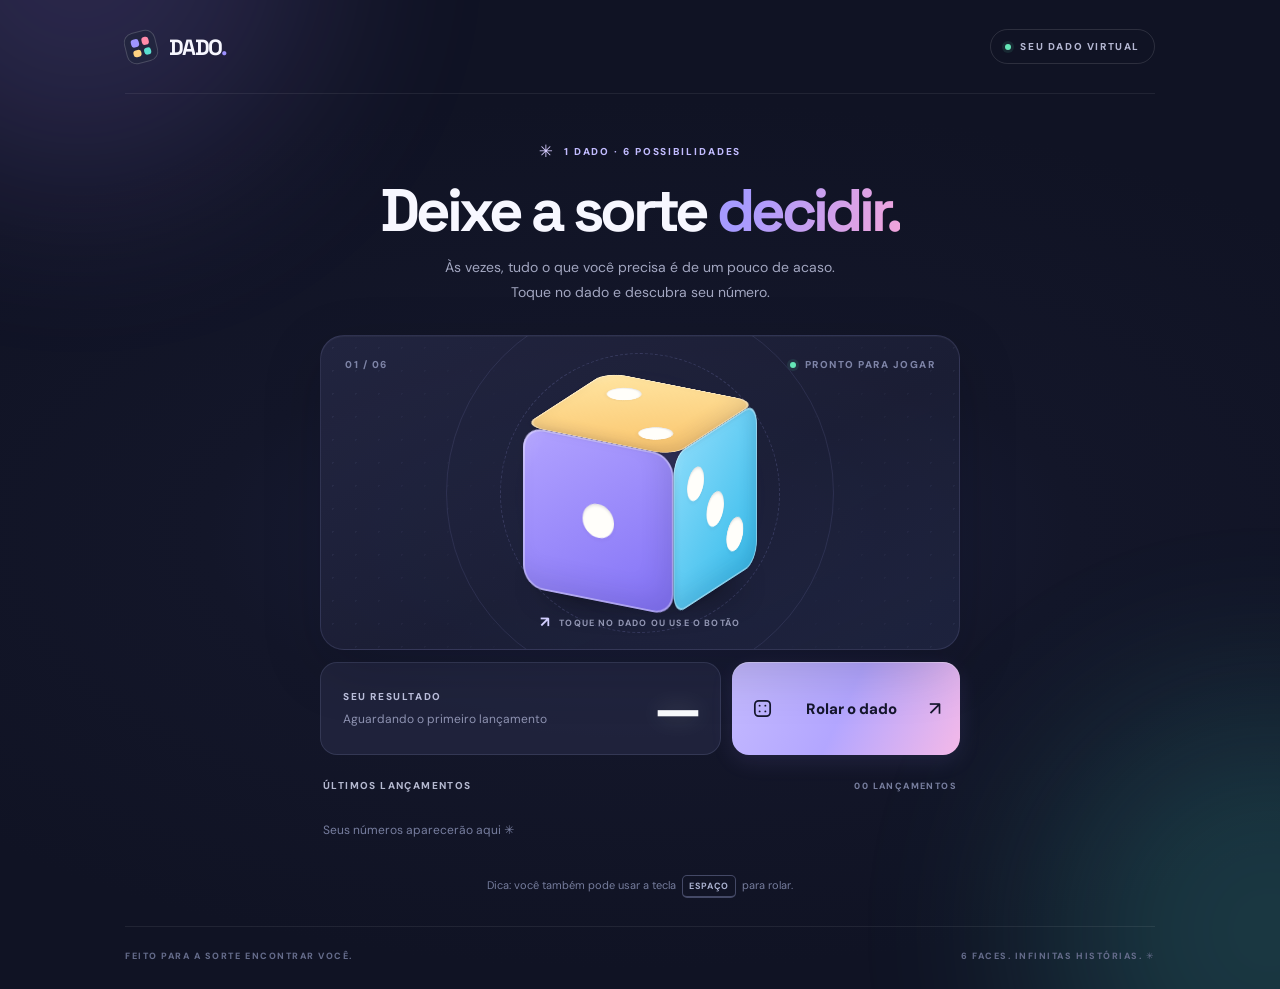
==== index.html @ 8867b673 "feat: cria dado virtual 3D responsivo" ====
<!doctype html>
<html lang="pt-BR">
  <head>
    <meta charset="UTF-8" />
    <meta name="viewport" content="width=device-width, initial-scale=1, viewport-fit=cover" />
    <meta name="theme-color" content="#101324" />
    <meta name="description" content="Role um dado virtual de seis lados com animação 3D, cores vibrantes e resultados aleatórios. Funciona no celular e no computador." />
    <meta property="og:title" content="DADO — Deixe a sorte decidir" />
    <meta property="og:description" content="Um dado virtual 3D para jogar de qualquer lugar." />
    <meta property="og:type" content="website" />
    
    <style>
@import url('https://fonts.googleapis.com/css2?family=DM+Sans:wght@400;500;600;700;800&family=Space+Grotesk:wght@400;500;600;700&display=swap');

:root {
  color-scheme: dark;
  font-family: 'DM Sans', system-ui, -apple-system, BlinkMacSystemFont, 'Segoe UI', sans-serif;
  background: #101324;
  color: #f7f7ff;
  font-synthesis: none;
  text-rendering: optimizeLegibility;
  -webkit-font-smoothing: antialiased;
  --dice-size: 172px;
  --dice-half: 86px;
  --result-color: #f8fafc;
}
* { box-sizing: border-box; }
html { min-height: 100%; }
body { margin: 0; min-width: 320px; min-height: 100vh; min-height: 100svh; overflow-x: hidden; background: radial-gradient(ellipse 72% 44% at 50% 54%, #1c2140 0%, #131629 47%, #101324 100%); }
button { font: inherit; }
a { color: inherit; }
button, .dice-tap { -webkit-tap-highlight-color: transparent; touch-action: manipulation; }
::selection { background: #9b91ff; color: #101324; }
.ambient { position: fixed; z-index: 0; pointer-events: none; width: 460px; height: 460px; filter: blur(100px); opacity: .18; border-radius: 50%; animation: drift 17s ease-in-out infinite alternate; }
.ambient--one { top: -280px; left: -150px; background: #a68aff; }
.ambient--two { right: -220px; bottom: -260px; background: #4be6d1; animation-delay: -7s; }
.page { width: min(100% - 52px, 1030px); min-height: 100vh; min-height: 100svh; margin: 0 auto; position: relative; z-index: 1; display: flex; flex-direction: column; }
.header { display: flex; justify-content: space-between; align-items: center; min-height: 94px; gap: 20px; border-bottom: 1px solid rgba(255,255,255,.075); }
.brand { display: inline-flex; align-items: center; gap: 12px; text-decoration: none; font: 700 22px/1 'Space Grotesk', sans-serif; letter-spacing: -.075em; }
.brand__dot { color: #9d91ff; }
.brand__mark { width: 32px; height: 32px; display: grid; grid-template-columns: repeat(2, 1fr); gap: 3px; padding: 6px; transform: rotate(-14deg); border: 1px solid rgba(255,255,255,.18); border-radius: 10px; background: #22253f; }
.brand__mark i { width: 100%; height: 100%; border-radius: 3px; background: #9e94ff; }
.brand__mark i:nth-child(2) { background: #ff8baa; }.brand__mark i:nth-child(3) { background: #ffd281; }.brand__mark i:nth-child(4) { background: #5adfd0; }
.header__badge { display: inline-flex; align-items: center; gap: 9px; font-size: 10px; letter-spacing: .16em; font-weight: 800; color: #b4b7d2; border: 1px solid rgba(255,255,255,.12); border-radius: 100px; padding: 10px 14px; white-space: nowrap; }
.header__status, .stage__live { width: 6px; height: 6px; border-radius: 50%; background: #65e6b7; box-shadow: 0 0 0 3px rgba(101,230,183,.1); }
main { flex: 1; padding-top: 47px; }
.intro { text-align: center; max-width: 680px; margin: 0 auto 31px; }
.eyebrow { display: inline-flex; align-items: center; gap: 9px; color: #c2bcff; font-size: 10px; letter-spacing: .19em; font-weight: 800; }
.eyebrow__spark { font-size: 17px; line-height: 1; color: #d6ccff; }
h1 { margin: 15px 0 11px; font: 700 clamp(38px, 5.8vw, 60px)/1.12 'Space Grotesk', sans-serif; letter-spacing: -.066em; }
h1 span { background: linear-gradient(105deg, #a69aff 8%, #f3a5db 50%, #ffd09f 93%); background-size: 200% 200%; -webkit-background-clip: text; background-clip: text; color: transparent; animation: gradientMove 7s ease-in-out infinite alternate; }
.intro p { margin: 0 auto; max-width: 430px; color: #a2a6c0; font-size: 14px; line-height: 1.75; }
.play-area { width: min(100%, 640px); margin: 0 auto; }
.stage { height: 315px; background: linear-gradient(153deg, rgba(40,43,73,.7), rgba(30,33,57,.7) 56%, rgba(33,39,68,.72)); border: 1px solid rgba(181,186,255,.13); position: relative; isolation: isolate; overflow: hidden; border-radius: 24px; display: flex; align-items: center; justify-content: center; box-shadow: 0 18px 58px rgba(2,4,17,.18), inset 0 1px rgba(255,255,255,.035); }
.stage::before { content: ''; position: absolute; inset: 0; background-image: radial-gradient(circle,rgba(186,193,255,.22) 1px,transparent 1px); background-size: 23px 23px; mask-image: linear-gradient(90deg, rgba(0,0,0,.3), transparent 35%, transparent 67%,rgba(0,0,0,.26)); pointer-events: none; }
.stage__caption { position: absolute; inset: 22px 24px auto; z-index: 3; display: flex; justify-content: space-between; align-items: center; gap: 14px; color: #7e84a7; font-size: 10px; letter-spacing: .15em; font-weight: 800; }
.stage__caption-right { display: inline-flex; align-items: center; gap: 9px; }
.stage__ring { position: absolute; z-index: -1; top: 50%; left: 50%; border: 1px solid rgba(170,173,255,.11); border-radius: 50%; transform: translate(-50%,-50%); pointer-events: none; }
.stage__ring--outer { width: 388px; height: 388px; }
.stage__ring--inner { width: 280px; height: 280px; border: 1px dashed rgba(170,173,255,.18); animation: spinCircle 34s linear infinite; }
.stage__glow { position: absolute; z-index: -1; left: 50%; top: 51%; transform: translate(-50%,-50%); width: 230px; height: 230px; border-radius: 50%; background: radial-gradient(circle,rgba(144,127,255,.22),transparent 72%); filter: blur(10px); animation: pulseGlow 5s ease-in-out infinite alternate; }
.stage__shadow { position: absolute; z-index: -1; width: 194px; height: 36px; background: rgba(0,0,0,.43); border-radius: 50%; bottom: 47px; filter: blur(15px); animation: shadowBreathe 4.5s ease-in-out infinite; }
.dice-tap { width: 218px; height: 220px; display: grid; place-items: center; cursor: pointer; outline: none; position: relative; margin-top: 2px; }
.dice-tap:focus-visible { outline: 2px solid #a69aff; outline-offset: 4px; border-radius: 20px; }
.dice-wrap { width: var(--dice-size); height: var(--dice-size); animation: diceFloat 4.5s ease-in-out infinite; }
.dice-wrap.is-rolling { animation: diceLift 1.85s ease-in-out both; }
.dice-wrap.is-landing { animation: diceLand .5s cubic-bezier(.18,.75,.23,1.2) both; }
.dice { width: 100%; height: 100%; transform-style: preserve-3d; transform: rotateX(-21deg) rotateY(-29deg); transition: transform 1850ms cubic-bezier(.16,.75,.18,1); will-change: transform; }
.face { width: 100%; height: 100%; position: absolute; inset: 0; border-radius: 23px; box-shadow: inset 0 0 0 2px rgba(255,255,255,.36), inset -12px -14px 28px rgba(25,26,67,.11), 0 2px 10px rgba(5,7,30,.12); backface-visibility: hidden; overflow: hidden; }
.face::before { content: ''; position: absolute; inset: -60%; background: linear-gradient(115deg,transparent 40%,rgba(255,255,255,.19) 50%,transparent 60%); transform: translateX(-40%); animation: faceShine 7s linear infinite; pointer-events: none; }
.face--one { background: linear-gradient(145deg,#b2a3ff,#8271f6); transform: translateZ(var(--dice-half)); }
.face--six { background: linear-gradient(145deg,#ffa4be,#f56691); transform: rotateY(180deg) translateZ(var(--dice-half)); }
.face--three { background: linear-gradient(145deg,#88dafa,#37bceb); transform: rotateY(90deg) translateZ(var(--dice-half)); }
.face--four { background: linear-gradient(145deg,#8af1d1,#39cfaa); transform: rotateY(-90deg) translateZ(var(--dice-half)); }
.face--two { background: linear-gradient(145deg,#ffe5a2,#fac46b); transform: rotateX(90deg) translateZ(var(--dice-half)); }
.face--five { background: linear-gradient(145deg,#ffbd91,#f59062); transform: rotateX(-90deg) translateZ(var(--dice-half)); }
.pip { position: absolute; width: 20.5%; height: 20.5%; border-radius: 50%; background: #fffefa; box-shadow: inset 0 2px 3px rgba(4,13,39,.11), 0 2px 4px rgba(52,45,87,.05); }
.p-tl { left: 16%; top: 16%; }.p-tr { right: 16%; top: 16%; }.p-ml { left: 16%; top: 39.75%; }.p-mr { right: 16%; top: 39.75%; }.p-bl { left: 16%; bottom: 16%; }.p-br { right: 16%; bottom: 16%; }.p-c { left: 39.75%; top: 39.75%; }
.stage__hint { z-index: 3; position: absolute; bottom: 17px; margin: 0; color: #9296b3; font-weight: 700; font-size: 9px; letter-spacing: .13em; }
.stage__hint span { display: inline-block; font-size: 15px; color: #d3cfff; margin-right: 5px; vertical-align: -1px; }
.control-panel { display: flex; align-items: stretch; gap: 11px; padding-top: 12px; }
.result { border: 1px solid rgba(192,196,252,.13); border-radius: 17px; background: rgba(43,46,76,.55); padding: 20px 22px; display: flex; justify-content: space-between; align-items: center; min-width: 0; flex: 1; gap: 12px; }
.result__copy { display: flex; flex-direction: column; gap: 8px; min-width: 0; }
.result__label { font-size: 10px; letter-spacing: .16em; font-weight: 800; color: #bfc3e0; }
.result__subtitle { font-size: 12px; color: #8f93b2; white-space: normal; line-height: 1.35; }
.result__number { font: 700 54px/.95 'Space Grotesk', sans-serif; min-width: 38px; text-align: right; color: var(--result-color); letter-spacing: -.08em; text-shadow: 0 0 25px color-mix(in srgb,var(--result-color) 22%, transparent); }
.result__number.is-new { animation: resultAppear .4s ease-out both; }
.roll-button { min-width: 228px; border: 0; border-radius: 17px; cursor: pointer; color: #15162d; font-weight: 800; font-size: 15px; background: linear-gradient(115deg,#c4baff 0%,#b3a6ff 49%,#f4b9e8 100%); padding: 0 19px; display: flex; align-items: center; justify-content: space-between; gap: 12px; box-shadow: 0 6px 22px rgba(155,142,250,.12), inset 0 1px rgba(255,255,255,.35); transition: transform .2s ease, box-shadow .2s ease, filter .2s ease; }
.roll-button:hover:not(:disabled) { transform: translateY(-2px); box-shadow: 0 11px 28px rgba(155,142,250,.23); filter: brightness(1.06); }
.roll-button:active:not(:disabled) { transform: translateY(1px) scale(.985); }
.roll-button:focus-visible { outline: 2px solid #fff; outline-offset: 4px; }
.roll-button:disabled { cursor: progress; opacity: .74; }
.roll-button__icon { width: 23px; height: 23px; flex-shrink: 0; }
.roll-button__arrow { font-size: 19px; font-weight: 500; }
.history { padding: 24px 3px 0; }
.history__title { display: flex; align-items: center; justify-content: space-between; gap: 10px; color: #b5b9d0; font-size: 10px; font-weight: 800; letter-spacing: .14em; }
.history__count { color: #777e9e; font-size: 9px; white-space: nowrap; }
.history__items { display: flex; align-items: center; flex-wrap: wrap; gap: 9px; min-height: 63px; padding: 12px 0 0; }
.history__empty { font-size: 12px; color: #777e9f; }
.history__chip { display: inline-flex; width: 38px; height: 38px; align-items: center; justify-content: center; border: 1px solid color-mix(in srgb,var(--chip-color) 38%, transparent); border-radius: 12px; color: var(--chip-color); background: color-mix(in srgb,var(--chip-color) 10%, transparent); font: 700 18px 'Space Grotesk',sans-serif; animation: chipEnter .32s ease both; }
.keyboard-hint { margin: 23px auto 34px; text-align: center; color: #767d9d; font-size: 11px; }
kbd { margin: 0 3px; padding: 4px 6px; color: #abb2d0; border: 1px solid #444966; border-bottom-width: 2px; border-radius: 5px; font: 700 9px 'DM Sans',sans-serif; letter-spacing: .08em; }
.footer { display: flex; justify-content: space-between; gap: 20px; padding: 23px 0 27px; border-top: 1px solid rgba(255,255,255,.075); color: #656c8b; font-size: 9px; letter-spacing: .17em; font-weight: 800; }
.sr-only { position: absolute; width: 1px; height: 1px; padding: 0; margin: -1px; overflow: hidden; clip: rect(0,0,0,0); white-space: nowrap; border: 0; }
.spark { position: absolute; pointer-events: none; z-index: 5; left: 50%; top: 52%; width: 8px; height: 8px; border-radius: 3px; background: var(--spark-color); animation: sparkOut .8s ease-out both; }
@keyframes drift { to { transform: translate(70px,65px); } }
@keyframes gradientMove { to { background-position: 100% 100%; } }
@keyframes spinCircle { to { transform: translate(-50%,-50%) rotate(360deg); } }
@keyframes pulseGlow { to { opacity: .5; transform: translate(-50%,-50%) scale(1.25); } }
@keyframes shadowBreathe { 50% { transform: scale(.82); opacity: .7; } }
@keyframes diceFloat { 50% { transform: translateY(-9px); } }
@keyframes diceLift { 0%,100% { transform: translateY(0); } 28% { transform: translateY(-29px) scale(1.05); } 65% { transform: translateY(-15px); } }
@keyframes diceLand { 0% { transform: translateY(-12px) scale(1.035); } 60% { transform: translateY(5px) scale(.97); } 100% { transform: translateY(0) scale(1); } }
@keyframes resultAppear { 0% { opacity: 0; transform: translateY(11px) scale(.7); } 100% { opacity: 1; transform: translateY(0) scale(1); } }
@keyframes chipEnter { from { opacity: 0; transform: translateY(6px) scale(.82); } to { opacity: 1; transform: translateY(0) scale(1); } }
@keyframes faceShine { 0%,25% { transform: translateX(-45%); } 65%,100% { transform: translateX(45%); } }
@keyframes sparkOut { from { opacity: 1; transform: translate(-50%,-50%) rotate(0) scale(.9); } to { opacity: 0; transform: translate(calc(-50% + var(--spark-x)),calc(-50% + var(--spark-y))) rotate(220deg) scale(.25); } }
@media (min-width: 1100px) and (min-height: 950px) { main { padding-top: 74px; } .stage { height: 355px; } .stage__shadow { bottom: 62px; } }
@media (max-width: 620px) {
  :root { --dice-size: 152px; --dice-half: 76px; }
  .page { width: min(100% - 34px, 500px); }
  .header { min-height: 77px; }
  .brand { font-size: 21px; }
  .header__badge { padding: 8px 10px; font-size: 8px; letter-spacing: .08em; }
  main { padding-top: 36px; }
  .intro { margin-bottom: 24px; }
  h1 { font-size: clamp(37px, 9.3vw, 47px); margin-top: 14px; }
  .intro p { max-width: 320px; font-size: 12px; }
  .stage { height: 290px; border-radius: 22px; }
  .stage__caption { inset: 20px 18px auto; font-size: 9px; }
  .stage__ring--outer { width: 340px; height: 340px; }
  .stage__ring--inner { width: 242px; height: 242px; }
  .stage__shadow { bottom: 49px; width: 167px; }
  .stage__hint { font-size: 8px; }
  .control-panel { flex-direction: column; gap: 9px; padding-top: 9px; }
  .result { padding: 14px 19px; min-height: 83px; }
  .result__number { font-size: 50px; }
  .roll-button { min-height: 60px; width: 100%; justify-content: center; font-size: 15px; }
  .roll-button__arrow { margin-left: auto; }.roll-button__icon { margin-left: auto; }
  .history { padding-top: 22px; }
  .keyboard-hint { display: none; }
  .footer { margin-top: 25px; padding: 20px 0; font-size: 8px; letter-spacing: .1em; }
}
@media (max-width: 370px) {
  .page { width: calc(100% - 24px); }
  .header__badge { font-size: 7px; }
  .stage__caption-right { font-size: 8px; }
  .footer span:last-child { display: none; }
  .history__title { font-size: 9px; }
}
@media (max-height: 720px) and (min-width: 621px) { main { padding-top: 26px; } .intro { margin-bottom: 17px; } .stage { height: 280px; } .history { padding-top: 15px; } .keyboard-hint { margin: 11px auto 20px; } }
@media (prefers-reduced-motion: reduce) {
  *, *::before, *::after { animation-duration: .01ms !important; animation-iteration-count: 1 !important; scroll-behavior: auto !important; transition-duration: .01ms !important; }
}

</style>
    <title>DADO — Deixe a sorte decidir</title>
  </head>
  <body>
    <div class="ambient ambient--one" aria-hidden="true"></div>
    <div class="ambient ambient--two" aria-hidden="true"></div>
    <div class="page">
      <header class="header">
        <a class="brand" href="./" aria-label="Dado — início">
          <span class="brand__mark" aria-hidden="true"><i></i><i></i><i></i><i></i></span>
          <span>DADO<span class="brand__dot">.</span></span>
        </a>
        <span class="header__badge"><span class="header__status"></span> SEU DADO VIRTUAL</span>
      </header>

      <main>
        <div class="intro">
          <span class="eyebrow"><span class="eyebrow__spark">✳</span> 1 DADO · 6 POSSIBILIDADES</span>
          <h1>Deixe a sorte <span>decidir.</span></h1>
          <p>Às vezes, tudo o que você precisa é de um pouco de acaso. Toque no dado e descubra seu número.</p>
        </div>

        <section class="play-area" aria-label="Dado virtual de seis faces">
          <div class="stage" id="stage">
            <div class="stage__caption"><span>01 / 06</span><span class="stage__caption-right"><span class="stage__live"></span> PRONTO PARA JOGAR</span></div>
            <div class="stage__ring stage__ring--outer" aria-hidden="true"></div>
            <div class="stage__ring stage__ring--inner" aria-hidden="true"></div>
            <div class="stage__glow" aria-hidden="true"></div>
            <div class="stage__shadow" aria-hidden="true"></div>

            <div class="dice-tap" id="diceTap" role="button" tabindex="0" aria-label="Rolar dado de seis lados" title="Toque para rolar o dado">
              <div class="dice-wrap" id="diceWrap">
                <div class="dice" id="dice" aria-hidden="true">
                  <div class="face face--one"><span class="pip p-c"></span></div>
                  <div class="face face--six"><span class="pip p-tl"></span><span class="pip p-tr"></span><span class="pip p-ml"></span><span class="pip p-mr"></span><span class="pip p-bl"></span><span class="pip p-br"></span></div>
                  <div class="face face--three"><span class="pip p-tl"></span><span class="pip p-c"></span><span class="pip p-br"></span></div>
                  <div class="face face--four"><span class="pip p-tl"></span><span class="pip p-tr"></span><span class="pip p-bl"></span><span class="pip p-br"></span></div>
                  <div class="face face--two"><span class="pip p-tl"></span><span class="pip p-br"></span></div>
                  <div class="face face--five"><span class="pip p-tl"></span><span class="pip p-tr"></span><span class="pip p-c"></span><span class="pip p-bl"></span><span class="pip p-br"></span></div>
                </div>
              </div>
            </div>
            <p class="stage__hint"><span aria-hidden="true">↗</span> TOQUE NO DADO OU USE O BOTÃO</p>
          </div>

          <div class="control-panel">
            <div class="result" aria-label="Resultado do lançamento">
              <div class="result__copy"><span class="result__label">SEU RESULTADO</span><span class="result__subtitle" id="resultSubtitle">Aguardando o primeiro lançamento</span></div>
              <span class="result__number" id="resultNumber" aria-hidden="true">—</span>
            </div>
            <button class="roll-button" id="rollButton" type="button">
              <svg class="roll-button__icon" viewBox="0 0 24 24" aria-hidden="true" fill="none" stroke="currentColor" stroke-linecap="round" stroke-linejoin="round" stroke-width="1.8"><rect x="4" y="4" width="16" height="16" rx="4"/><circle cx="9" cy="9" r="1" fill="currentColor" stroke="none"/><circle cx="15" cy="15" r="1" fill="currentColor" stroke="none"/><circle cx="15" cy="9" r="1" fill="currentColor" stroke="none"/><circle cx="9" cy="15" r="1" fill="currentColor" stroke="none"/></svg>
              <span id="rollButtonLabel">Rolar o dado</span>
              <span class="roll-button__arrow" aria-hidden="true">↗</span>
            </button>
          </div>

          <div class="history">
            <div class="history__title"><span>ÚLTIMOS LANÇAMENTOS</span><span class="history__count" id="rollCounter">00 LANÇAMENTOS</span></div>
            <div class="history__items" id="historyItems" aria-label="Histórico dos cinco últimos lançamentos"><span class="history__empty">Seus números aparecerão aqui ✳</span></div>
          </div>
        </section>
        <p class="keyboard-hint">Dica: você também pode usar a tecla <kbd>ESPAÇO</kbd> para rolar.</p>
      </main>
      <footer class="footer"><span>FEITO PARA A SORTE ENCONTRAR VOCÊ.</span><span>6 FACES. INFINITAS HISTÓRIAS. ✳</span></footer>
    </div>
    <div class="sr-only" id="screenReaderResult" role="status" aria-live="polite" aria-atomic="true"></div>
    <script>
(() => {
  'use strict';

  const rollButton = document.getElementById('rollButton');
  const buttonLabel = document.getElementById('rollButtonLabel');
  const dice = document.getElementById('dice');
  const diceTap = document.getElementById('diceTap');
  const diceWrap = document.getElementById('diceWrap');
  const resultNumber = document.getElementById('resultNumber');
  const resultSubtitle = document.getElementById('resultSubtitle');
  const historyItems = document.getElementById('historyItems');
  const rollCounter = document.getElementById('rollCounter');
  const srResult = document.getElementById('screenReaderResult');
  const stage = document.getElementById('stage');
  const reducedMotion = window.matchMedia('(prefers-reduced-motion: reduce)');

  const faceColors = {
    1: '#b2a3ff',
    2: '#ffd47f',
    3: '#6bd5f4',
    4: '#64dfbd',
    5: '#ffae7c',
    6: '#ff91b0'
  };
  // Opostos: 1–6, 2–5, 3–4. A orientação corresponde às faces no CSS.
  const faceAngles = {
    1: [0, 0],
    2: [-90, 0],
    3: [0, -90],
    4: [0, 90],
    5: [90, 0],
    6: [0, 180]
  };

  let isRolling = false;
  let count = 0;
  let rolls = [];
  let totalX = 0;
  let totalY = 0;

  function randomSide() {
    // Rejeição do excedente evita viés no módulo de um inteiro aleatório de 32 bits.
    if (window.crypto && window.crypto.getRandomValues) {
      const buffer = new Uint32Array(1);
      const limit = Math.floor(0x100000000 / 6) * 6;
      let value;
      do {
        window.crypto.getRandomValues(buffer);
        value = buffer[0];
      } while (value >= limit);
      return (value % 6) + 1;
    }
    return Math.floor(Math.random() * 6) + 1;
  }

  function renderHistory() {
    historyItems.replaceChildren();
    for (const value of rolls) {
      const chip = document.createElement('span');
      chip.className = 'history__chip';
      chip.textContent = String(value);
      chip.style.setProperty('--chip-color', faceColors[value]);
      chip.setAttribute('aria-label', `Número ${value}`);
      historyItems.appendChild(chip);
    }
    rollCounter.textContent = `${String(count).padStart(2, '0')} ${count === 1 ? 'LANÇAMENTO' : 'LANÇAMENTOS'}`;
  }

  function createSparks(value) {
    if (reducedMotion.matches) return;
    const sparks = [];
    for (let i = 0; i < 12; i++) {
      const spark = document.createElement('i');
      const angle = (i / 12) * Math.PI * 2;
      const distance = 96 + (i % 3) * 24;
      spark.className = 'spark';
      spark.style.setProperty('--spark-x', `${Math.cos(angle) * distance}px`);
      spark.style.setProperty('--spark-y', `${Math.sin(angle) * distance}px`);
      spark.style.setProperty('--spark-color', faceColors[((value + i - 1) % 6) + 1]);
      stage.appendChild(spark);
      sparks.push(spark);
    }
    window.setTimeout(() => sparks.forEach(spark => spark.remove()), 850);
  }

  function finishRoll(value) {
    isRolling = false;
    rollButton.disabled = false;
    buttonLabel.textContent = 'Rolar novamente';
    diceTap.setAttribute('aria-disabled', 'false');
    diceWrap.classList.remove('is-rolling');
    diceWrap.classList.add('is-landing');
    window.setTimeout(() => diceWrap.classList.remove('is-landing'), 530);

    resultNumber.textContent = String(value);
    resultNumber.classList.remove('is-new');
    void resultNumber.offsetWidth;
    resultNumber.classList.add('is-new');
    document.documentElement.style.setProperty('--result-color', faceColors[value]);
    resultSubtitle.textContent = 'A sorte escolheu seu número!';
    srResult.textContent = `Resultado: ${value}. Lançamento número ${count}.`;
    rolls.unshift(value);
    rolls = rolls.slice(0, 5);
    renderHistory();
    createSparks(value);
    if (navigator.vibrate) navigator.vibrate(35);
  }

  function rollDice() {
    if (isRolling) return;
    isRolling = true;
    count += 1;
    const value = randomSide();
    const duration = reducedMotion.matches ? 30 : 1850;
    rollButton.disabled = true;
    buttonLabel.textContent = 'Girando...';
    diceTap.setAttribute('aria-disabled', 'true');
    resultSubtitle.textContent = 'O dado está rolando...';
    diceWrap.classList.remove('is-landing');
    diceWrap.classList.add('is-rolling');

    const [faceX, faceY] = faceAngles[value];
    // Voltas completas acumuladas preservam o movimento contínuo entre lançamentos.
    totalX += (3 + Math.floor(Math.random() * 2)) * 360;
    totalY += (3 + Math.floor(Math.random() * 2)) * 360;
    const x = totalX + faceX - 14;
    const y = totalY + faceY - 18;
    dice.style.transform = `rotateX(${x}deg) rotateY(${y}deg)`;
    window.setTimeout(() => finishRoll(value), duration);
  }

  rollButton.addEventListener('click', rollDice);
  diceTap.addEventListener('click', rollDice);
  diceTap.addEventListener('keydown', event => {
    if (event.key === 'Enter' || event.key === ' ') {
      event.preventDefault();
      rollDice();
    }
  });
  document.addEventListener('keydown', event => {
    if (event.code === 'Space' && !event.repeat && (event.target === document.body || event.target === document.documentElement)) {
      event.preventDefault();
      rollDice();
    }
  });
})();

</script>
  </body>
</html>
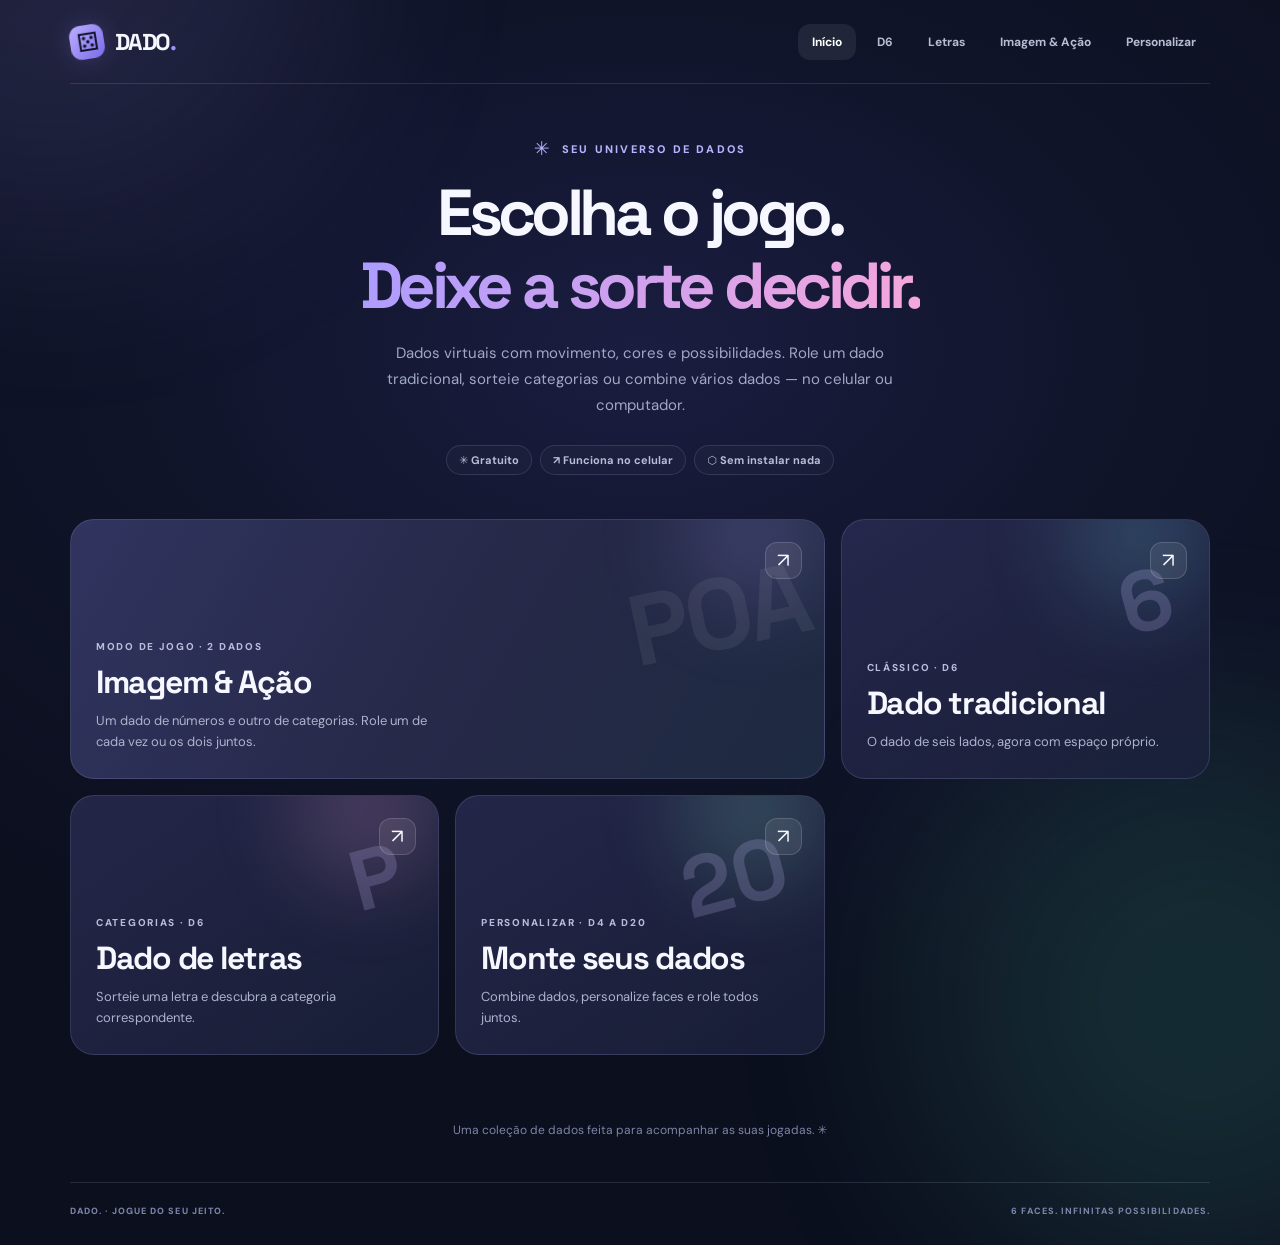
==== commit 60fcf9a4: "feat: V2 com catálogo, Imagem & Ação, dados configuráveis e testes" ====
--- a/index.html
+++ b/index.html
@@ -1,373 +1,7 @@
 <!doctype html>
-<html lang="pt-BR">
-  <head>
-    <meta charset="UTF-8" />
-    <meta name="viewport" content="width=device-width, initial-scale=1, viewport-fit=cover" />
-    <meta name="theme-color" content="#101324" />
-    <meta name="description" content="Role um dado virtual de seis lados com animação 3D, cores vibrantes e resultados aleatórios. Funciona no celular e no computador." />
-    <meta property="og:title" content="DADO — Deixe a sorte decidir" />
-    <meta property="og:description" content="Um dado virtual 3D para jogar de qualquer lugar." />
-    <meta property="og:type" content="website" />
-    
-    <style>
-@import url('https://fonts.googleapis.com/css2?family=DM+Sans:wght@400;500;600;700;800&family=Space+Grotesk:wght@400;500;600;700&display=swap');
-
-:root {
-  color-scheme: dark;
-  font-family: 'DM Sans', system-ui, -apple-system, BlinkMacSystemFont, 'Segoe UI', sans-serif;
-  background: #101324;
-  color: #f7f7ff;
-  font-synthesis: none;
-  text-rendering: optimizeLegibility;
-  -webkit-font-smoothing: antialiased;
-  --dice-size: 172px;
-  --dice-half: 86px;
-  --result-color: #f8fafc;
-}
-* { box-sizing: border-box; }
-html { min-height: 100%; }
-body { margin: 0; min-width: 320px; min-height: 100vh; min-height: 100svh; overflow-x: hidden; background: radial-gradient(ellipse 72% 44% at 50% 54%, #1c2140 0%, #131629 47%, #101324 100%); }
-button { font: inherit; }
-a { color: inherit; }
-button, .dice-tap { -webkit-tap-highlight-color: transparent; touch-action: manipulation; }
-::selection { background: #9b91ff; color: #101324; }
-.ambient { position: fixed; z-index: 0; pointer-events: none; width: 460px; height: 460px; filter: blur(100px); opacity: .18; border-radius: 50%; animation: drift 17s ease-in-out infinite alternate; }
-.ambient--one { top: -280px; left: -150px; background: #a68aff; }
-.ambient--two { right: -220px; bottom: -260px; background: #4be6d1; animation-delay: -7s; }
-.page { width: min(100% - 52px, 1030px); min-height: 100vh; min-height: 100svh; margin: 0 auto; position: relative; z-index: 1; display: flex; flex-direction: column; }
-.header { display: flex; justify-content: space-between; align-items: center; min-height: 94px; gap: 20px; border-bottom: 1px solid rgba(255,255,255,.075); }
-.brand { display: inline-flex; align-items: center; gap: 12px; text-decoration: none; font: 700 22px/1 'Space Grotesk', sans-serif; letter-spacing: -.075em; }
-.brand__dot { color: #9d91ff; }
-.brand__mark { width: 32px; height: 32px; display: grid; grid-template-columns: repeat(2, 1fr); gap: 3px; padding: 6px; transform: rotate(-14deg); border: 1px solid rgba(255,255,255,.18); border-radius: 10px; background: #22253f; }
-.brand__mark i { width: 100%; height: 100%; border-radius: 3px; background: #9e94ff; }
-.brand__mark i:nth-child(2) { background: #ff8baa; }.brand__mark i:nth-child(3) { background: #ffd281; }.brand__mark i:nth-child(4) { background: #5adfd0; }
-.header__badge { display: inline-flex; align-items: center; gap: 9px; font-size: 10px; letter-spacing: .16em; font-weight: 800; color: #b4b7d2; border: 1px solid rgba(255,255,255,.12); border-radius: 100px; padding: 10px 14px; white-space: nowrap; }
-.header__status, .stage__live { width: 6px; height: 6px; border-radius: 50%; background: #65e6b7; box-shadow: 0 0 0 3px rgba(101,230,183,.1); }
-main { flex: 1; padding-top: 47px; }
-.intro { text-align: center; max-width: 680px; margin: 0 auto 31px; }
-.eyebrow { display: inline-flex; align-items: center; gap: 9px; color: #c2bcff; font-size: 10px; letter-spacing: .19em; font-weight: 800; }
-.eyebrow__spark { font-size: 17px; line-height: 1; color: #d6ccff; }
-h1 { margin: 15px 0 11px; font: 700 clamp(38px, 5.8vw, 60px)/1.12 'Space Grotesk', sans-serif; letter-spacing: -.066em; }
-h1 span { background: linear-gradient(105deg, #a69aff 8%, #f3a5db 50%, #ffd09f 93%); background-size: 200% 200%; -webkit-background-clip: text; background-clip: text; color: transparent; animation: gradientMove 7s ease-in-out infinite alternate; }
-.intro p { margin: 0 auto; max-width: 430px; color: #a2a6c0; font-size: 14px; line-height: 1.75; }
-.play-area { width: min(100%, 640px); margin: 0 auto; }
-.stage { height: 315px; background: linear-gradient(153deg, rgba(40,43,73,.7), rgba(30,33,57,.7) 56%, rgba(33,39,68,.72)); border: 1px solid rgba(181,186,255,.13); position: relative; isolation: isolate; overflow: hidden; border-radius: 24px; display: flex; align-items: center; justify-content: center; box-shadow: 0 18px 58px rgba(2,4,17,.18), inset 0 1px rgba(255,255,255,.035); }
-.stage::before { content: ''; position: absolute; inset: 0; background-image: radial-gradient(circle,rgba(186,193,255,.22) 1px,transparent 1px); background-size: 23px 23px; mask-image: linear-gradient(90deg, rgba(0,0,0,.3), transparent 35%, transparent 67%,rgba(0,0,0,.26)); pointer-events: none; }
-.stage__caption { position: absolute; inset: 22px 24px auto; z-index: 3; display: flex; justify-content: space-between; align-items: center; gap: 14px; color: #7e84a7; font-size: 10px; letter-spacing: .15em; font-weight: 800; }
-.stage__caption-right { display: inline-flex; align-items: center; gap: 9px; }
-.stage__ring { position: absolute; z-index: -1; top: 50%; left: 50%; border: 1px solid rgba(170,173,255,.11); border-radius: 50%; transform: translate(-50%,-50%); pointer-events: none; }
-.stage__ring--outer { width: 388px; height: 388px; }
-.stage__ring--inner { width: 280px; height: 280px; border: 1px dashed rgba(170,173,255,.18); animation: spinCircle 34s linear infinite; }
-.stage__glow { position: absolute; z-index: -1; left: 50%; top: 51%; transform: translate(-50%,-50%); width: 230px; height: 230px; border-radius: 50%; background: radial-gradient(circle,rgba(144,127,255,.22),transparent 72%); filter: blur(10px); animation: pulseGlow 5s ease-in-out infinite alternate; }
-.stage__shadow { position: absolute; z-index: -1; width: 194px; height: 36px; background: rgba(0,0,0,.43); border-radius: 50%; bottom: 47px; filter: blur(15px); animation: shadowBreathe 4.5s ease-in-out infinite; }
-.dice-tap { width: 218px; height: 220px; display: grid; place-items: center; cursor: pointer; outline: none; position: relative; margin-top: 2px; }
-.dice-tap:focus-visible { outline: 2px solid #a69aff; outline-offset: 4px; border-radius: 20px; }
-.dice-wrap { width: var(--dice-size); height: var(--dice-size); animation: diceFloat 4.5s ease-in-out infinite; }
-.dice-wrap.is-rolling { animation: diceLift 1.85s ease-in-out both; }
-.dice-wrap.is-landing { animation: diceLand .5s cubic-bezier(.18,.75,.23,1.2) both; }
-.dice { width: 100%; height: 100%; transform-style: preserve-3d; transform: rotateX(-21deg) rotateY(-29deg); transition: transform 1850ms cubic-bezier(.16,.75,.18,1); will-change: transform; }
-.face { width: 100%; height: 100%; position: absolute; inset: 0; border-radius: 23px; box-shadow: inset 0 0 0 2px rgba(255,255,255,.36), inset -12px -14px 28px rgba(25,26,67,.11), 0 2px 10px rgba(5,7,30,.12); backface-visibility: hidden; overflow: hidden; }
-.face::before { content: ''; position: absolute; inset: -60%; background: linear-gradient(115deg,transparent 40%,rgba(255,255,255,.19) 50%,transparent 60%); transform: translateX(-40%); animation: faceShine 7s linear infinite; pointer-events: none; }
-.face--one { background: linear-gradient(145deg,#b2a3ff,#8271f6); transform: translateZ(var(--dice-half)); }
-.face--six { background: linear-gradient(145deg,#ffa4be,#f56691); transform: rotateY(180deg) translateZ(var(--dice-half)); }
-.face--three { background: linear-gradient(145deg,#88dafa,#37bceb); transform: rotateY(90deg) translateZ(var(--dice-half)); }
-.face--four { background: linear-gradient(145deg,#8af1d1,#39cfaa); transform: rotateY(-90deg) translateZ(var(--dice-half)); }
-.face--two { background: linear-gradient(145deg,#ffe5a2,#fac46b); transform: rotateX(90deg) translateZ(var(--dice-half)); }
-.face--five { background: linear-gradient(145deg,#ffbd91,#f59062); transform: rotateX(-90deg) translateZ(var(--dice-half)); }
-.pip { position: absolute; width: 20.5%; height: 20.5%; border-radius: 50%; background: #fffefa; box-shadow: inset 0 2px 3px rgba(4,13,39,.11), 0 2px 4px rgba(52,45,87,.05); }
-.p-tl { left: 16%; top: 16%; }.p-tr { right: 16%; top: 16%; }.p-ml { left: 16%; top: 39.75%; }.p-mr { right: 16%; top: 39.75%; }.p-bl { left: 16%; bottom: 16%; }.p-br { right: 16%; bottom: 16%; }.p-c { left: 39.75%; top: 39.75%; }
-.stage__hint { z-index: 3; position: absolute; bottom: 17px; margin: 0; color: #9296b3; font-weight: 700; font-size: 9px; letter-spacing: .13em; }
-.stage__hint span { display: inline-block; font-size: 15px; color: #d3cfff; margin-right: 5px; vertical-align: -1px; }
-.control-panel { display: flex; align-items: stretch; gap: 11px; padding-top: 12px; }
-.result { border: 1px solid rgba(192,196,252,.13); border-radius: 17px; background: rgba(43,46,76,.55); padding: 20px 22px; display: flex; justify-content: space-between; align-items: center; min-width: 0; flex: 1; gap: 12px; }
-.result__copy { display: flex; flex-direction: column; gap: 8px; min-width: 0; }
-.result__label { font-size: 10px; letter-spacing: .16em; font-weight: 800; color: #bfc3e0; }
-.result__subtitle { font-size: 12px; color: #8f93b2; white-space: normal; line-height: 1.35; }
-.result__number { font: 700 54px/.95 'Space Grotesk', sans-serif; min-width: 38px; text-align: right; color: var(--result-color); letter-spacing: -.08em; text-shadow: 0 0 25px color-mix(in srgb,var(--result-color) 22%, transparent); }
-.result__number.is-new { animation: resultAppear .4s ease-out both; }
-.roll-button { min-width: 228px; border: 0; border-radius: 17px; cursor: pointer; color: #15162d; font-weight: 800; font-size: 15px; background: linear-gradient(115deg,#c4baff 0%,#b3a6ff 49%,#f4b9e8 100%); padding: 0 19px; display: flex; align-items: center; justify-content: space-between; gap: 12px; box-shadow: 0 6px 22px rgba(155,142,250,.12), inset 0 1px rgba(255,255,255,.35); transition: transform .2s ease, box-shadow .2s ease, filter .2s ease; }
-.roll-button:hover:not(:disabled) { transform: translateY(-2px); box-shadow: 0 11px 28px rgba(155,142,250,.23); filter: brightness(1.06); }
-.roll-button:active:not(:disabled) { transform: translateY(1px) scale(.985); }
-.roll-button:focus-visible { outline: 2px solid #fff; outline-offset: 4px; }
-.roll-button:disabled { cursor: progress; opacity: .74; }
-.roll-button__icon { width: 23px; height: 23px; flex-shrink: 0; }
-.roll-button__arrow { font-size: 19px; font-weight: 500; }
-.history { padding: 24px 3px 0; }
-.history__title { display: flex; align-items: center; justify-content: space-between; gap: 10px; color: #b5b9d0; font-size: 10px; font-weight: 800; letter-spacing: .14em; }
-.history__count { color: #777e9e; font-size: 9px; white-space: nowrap; }
-.history__items { display: flex; align-items: center; flex-wrap: wrap; gap: 9px; min-height: 63px; padding: 12px 0 0; }
-.history__empty { font-size: 12px; color: #777e9f; }
-.history__chip { display: inline-flex; width: 38px; height: 38px; align-items: center; justify-content: center; border: 1px solid color-mix(in srgb,var(--chip-color) 38%, transparent); border-radius: 12px; color: var(--chip-color); background: color-mix(in srgb,var(--chip-color) 10%, transparent); font: 700 18px 'Space Grotesk',sans-serif; animation: chipEnter .32s ease both; }
-.keyboard-hint { margin: 23px auto 34px; text-align: center; color: #767d9d; font-size: 11px; }
-kbd { margin: 0 3px; padding: 4px 6px; color: #abb2d0; border: 1px solid #444966; border-bottom-width: 2px; border-radius: 5px; font: 700 9px 'DM Sans',sans-serif; letter-spacing: .08em; }
-.footer { display: flex; justify-content: space-between; gap: 20px; padding: 23px 0 27px; border-top: 1px solid rgba(255,255,255,.075); color: #656c8b; font-size: 9px; letter-spacing: .17em; font-weight: 800; }
-.sr-only { position: absolute; width: 1px; height: 1px; padding: 0; margin: -1px; overflow: hidden; clip: rect(0,0,0,0); white-space: nowrap; border: 0; }
-.spark { position: absolute; pointer-events: none; z-index: 5; left: 50%; top: 52%; width: 8px; height: 8px; border-radius: 3px; background: var(--spark-color); animation: sparkOut .8s ease-out both; }
-@keyframes drift { to { transform: translate(70px,65px); } }
-@keyframes gradientMove { to { background-position: 100% 100%; } }
-@keyframes spinCircle { to { transform: translate(-50%,-50%) rotate(360deg); } }
-@keyframes pulseGlow { to { opacity: .5; transform: translate(-50%,-50%) scale(1.25); } }
-@keyframes shadowBreathe { 50% { transform: scale(.82); opacity: .7; } }
-@keyframes diceFloat { 50% { transform: translateY(-9px); } }
-@keyframes diceLift { 0%,100% { transform: translateY(0); } 28% { transform: translateY(-29px) scale(1.05); } 65% { transform: translateY(-15px); } }
-@keyframes diceLand { 0% { transform: translateY(-12px) scale(1.035); } 60% { transform: translateY(5px) scale(.97); } 100% { transform: translateY(0) scale(1); } }
-@keyframes resultAppear { 0% { opacity: 0; transform: translateY(11px) scale(.7); } 100% { opacity: 1; transform: translateY(0) scale(1); } }
-@keyframes chipEnter { from { opacity: 0; transform: translateY(6px) scale(.82); } to { opacity: 1; transform: translateY(0) scale(1); } }
-@keyframes faceShine { 0%,25% { transform: translateX(-45%); } 65%,100% { transform: translateX(45%); } }
-@keyframes sparkOut { from { opacity: 1; transform: translate(-50%,-50%) rotate(0) scale(.9); } to { opacity: 0; transform: translate(calc(-50% + var(--spark-x)),calc(-50% + var(--spark-y))) rotate(220deg) scale(.25); } }
-@media (min-width: 1100px) and (min-height: 950px) { main { padding-top: 74px; } .stage { height: 355px; } .stage__shadow { bottom: 62px; } }
-@media (max-width: 620px) {
-  :root { --dice-size: 152px; --dice-half: 76px; }
-  .page { width: min(100% - 34px, 500px); }
-  .header { min-height: 77px; }
-  .brand { font-size: 21px; }
-  .header__badge { padding: 8px 10px; font-size: 8px; letter-spacing: .08em; }
-  main { padding-top: 36px; }
-  .intro { margin-bottom: 24px; }
-  h1 { font-size: clamp(37px, 9.3vw, 47px); margin-top: 14px; }
-  .intro p { max-width: 320px; font-size: 12px; }
-  .stage { height: 290px; border-radius: 22px; }
-  .stage__caption { inset: 20px 18px auto; font-size: 9px; }
-  .stage__ring--outer { width: 340px; height: 340px; }
-  .stage__ring--inner { width: 242px; height: 242px; }
-  .stage__shadow { bottom: 49px; width: 167px; }
-  .stage__hint { font-size: 8px; }
-  .control-panel { flex-direction: column; gap: 9px; padding-top: 9px; }
-  .result { padding: 14px 19px; min-height: 83px; }
-  .result__number { font-size: 50px; }
-  .roll-button { min-height: 60px; width: 100%; justify-content: center; font-size: 15px; }
-  .roll-button__arrow { margin-left: auto; }.roll-button__icon { margin-left: auto; }
-  .history { padding-top: 22px; }
-  .keyboard-hint { display: none; }
-  .footer { margin-top: 25px; padding: 20px 0; font-size: 8px; letter-spacing: .1em; }
-}
-@media (max-width: 370px) {
-  .page { width: calc(100% - 24px); }
-  .header__badge { font-size: 7px; }
-  .stage__caption-right { font-size: 8px; }
-  .footer span:last-child { display: none; }
-  .history__title { font-size: 9px; }
-}
-@media (max-height: 720px) and (min-width: 621px) { main { padding-top: 26px; } .intro { margin-bottom: 17px; } .stage { height: 280px; } .history { padding-top: 15px; } .keyboard-hint { margin: 11px auto 20px; } }
-@media (prefers-reduced-motion: reduce) {
-  *, *::before, *::after { animation-duration: .01ms !important; animation-iteration-count: 1 !important; scroll-behavior: auto !important; transition-duration: .01ms !important; }
-}
-
-</style>
-    <title>DADO — Deixe a sorte decidir</title>
-  </head>
-  <body>
-    <div class="ambient ambient--one" aria-hidden="true"></div>
-    <div class="ambient ambient--two" aria-hidden="true"></div>
-    <div class="page">
-      <header class="header">
-        <a class="brand" href="./" aria-label="Dado — início">
-          <span class="brand__mark" aria-hidden="true"><i></i><i></i><i></i><i></i></span>
-          <span>DADO<span class="brand__dot">.</span></span>
-        </a>
-        <span class="header__badge"><span class="header__status"></span> SEU DADO VIRTUAL</span>
-      </header>
-
-      <main>
-        <div class="intro">
-          <span class="eyebrow"><span class="eyebrow__spark">✳</span> 1 DADO · 6 POSSIBILIDADES</span>
-          <h1>Deixe a sorte <span>decidir.</span></h1>
-          <p>Às vezes, tudo o que você precisa é de um pouco de acaso. Toque no dado e descubra seu número.</p>
-        </div>
-
-        <section class="play-area" aria-label="Dado virtual de seis faces">
-          <div class="stage" id="stage">
-            <div class="stage__caption"><span>01 / 06</span><span class="stage__caption-right"><span class="stage__live"></span> PRONTO PARA JOGAR</span></div>
-            <div class="stage__ring stage__ring--outer" aria-hidden="true"></div>
-            <div class="stage__ring stage__ring--inner" aria-hidden="true"></div>
-            <div class="stage__glow" aria-hidden="true"></div>
-            <div class="stage__shadow" aria-hidden="true"></div>
-
-            <div class="dice-tap" id="diceTap" role="button" tabindex="0" aria-label="Rolar dado de seis lados" title="Toque para rolar o dado">
-              <div class="dice-wrap" id="diceWrap">
-                <div class="dice" id="dice" aria-hidden="true">
-                  <div class="face face--one"><span class="pip p-c"></span></div>
-                  <div class="face face--six"><span class="pip p-tl"></span><span class="pip p-tr"></span><span class="pip p-ml"></span><span class="pip p-mr"></span><span class="pip p-bl"></span><span class="pip p-br"></span></div>
-                  <div class="face face--three"><span class="pip p-tl"></span><span class="pip p-c"></span><span class="pip p-br"></span></div>
-                  <div class="face face--four"><span class="pip p-tl"></span><span class="pip p-tr"></span><span class="pip p-bl"></span><span class="pip p-br"></span></div>
-                  <div class="face face--two"><span class="pip p-tl"></span><span class="pip p-br"></span></div>
-                  <div class="face face--five"><span class="pip p-tl"></span><span class="pip p-tr"></span><span class="pip p-c"></span><span class="pip p-bl"></span><span class="pip p-br"></span></div>
-                </div>
-              </div>
-            </div>
-            <p class="stage__hint"><span aria-hidden="true">↗</span> TOQUE NO DADO OU USE O BOTÃO</p>
-          </div>
-
-          <div class="control-panel">
-            <div class="result" aria-label="Resultado do lançamento">
-              <div class="result__copy"><span class="result__label">SEU RESULTADO</span><span class="result__subtitle" id="resultSubtitle">Aguardando o primeiro lançamento</span></div>
-              <span class="result__number" id="resultNumber" aria-hidden="true">—</span>
-            </div>
-            <button class="roll-button" id="rollButton" type="button">
-              <svg class="roll-button__icon" viewBox="0 0 24 24" aria-hidden="true" fill="none" stroke="currentColor" stroke-linecap="round" stroke-linejoin="round" stroke-width="1.8"><rect x="4" y="4" width="16" height="16" rx="4"/><circle cx="9" cy="9" r="1" fill="currentColor" stroke="none"/><circle cx="15" cy="15" r="1" fill="currentColor" stroke="none"/><circle cx="15" cy="9" r="1" fill="currentColor" stroke="none"/><circle cx="9" cy="15" r="1" fill="currentColor" stroke="none"/></svg>
-              <span id="rollButtonLabel">Rolar o dado</span>
-              <span class="roll-button__arrow" aria-hidden="true">↗</span>
-            </button>
-          </div>
-
-          <div class="history">
-            <div class="history__title"><span>ÚLTIMOS LANÇAMENTOS</span><span class="history__count" id="rollCounter">00 LANÇAMENTOS</span></div>
-            <div class="history__items" id="historyItems" aria-label="Histórico dos cinco últimos lançamentos"><span class="history__empty">Seus números aparecerão aqui ✳</span></div>
-          </div>
-        </section>
-        <p class="keyboard-hint">Dica: você também pode usar a tecla <kbd>ESPAÇO</kbd> para rolar.</p>
-      </main>
-      <footer class="footer"><span>FEITO PARA A SORTE ENCONTRAR VOCÊ.</span><span>6 FACES. INFINITAS HISTÓRIAS. ✳</span></footer>
-    </div>
-    <div class="sr-only" id="screenReaderResult" role="status" aria-live="polite" aria-atomic="true"></div>
-    <script>
-(() => {
-  'use strict';
-
-  const rollButton = document.getElementById('rollButton');
-  const buttonLabel = document.getElementById('rollButtonLabel');
-  const dice = document.getElementById('dice');
-  const diceTap = document.getElementById('diceTap');
-  const diceWrap = document.getElementById('diceWrap');
-  const resultNumber = document.getElementById('resultNumber');
-  const resultSubtitle = document.getElementById('resultSubtitle');
-  const historyItems = document.getElementById('historyItems');
-  const rollCounter = document.getElementById('rollCounter');
-  const srResult = document.getElementById('screenReaderResult');
-  const stage = document.getElementById('stage');
-  const reducedMotion = window.matchMedia('(prefers-reduced-motion: reduce)');
-
-  const faceColors = {
-    1: '#b2a3ff',
-    2: '#ffd47f',
-    3: '#6bd5f4',
-    4: '#64dfbd',
-    5: '#ffae7c',
-    6: '#ff91b0'
-  };
-  // Opostos: 1–6, 2–5, 3–4. A orientação corresponde às faces no CSS.
-  const faceAngles = {
-    1: [0, 0],
-    2: [-90, 0],
-    3: [0, -90],
-    4: [0, 90],
-    5: [90, 0],
-    6: [0, 180]
-  };
-
-  let isRolling = false;
-  let count = 0;
-  let rolls = [];
-  let totalX = 0;
-  let totalY = 0;
-
-  function randomSide() {
-    // Rejeição do excedente evita viés no módulo de um inteiro aleatório de 32 bits.
-    if (window.crypto && window.crypto.getRandomValues) {
-      const buffer = new Uint32Array(1);
-      const limit = Math.floor(0x100000000 / 6) * 6;
-      let value;
-      do {
-        window.crypto.getRandomValues(buffer);
-        value = buffer[0];
-      } while (value >= limit);
-      return (value % 6) + 1;
-    }
-    return Math.floor(Math.random() * 6) + 1;
-  }
-
-  function renderHistory() {
-    historyItems.replaceChildren();
-    for (const value of rolls) {
-      const chip = document.createElement('span');
-      chip.className = 'history__chip';
-      chip.textContent = String(value);
-      chip.style.setProperty('--chip-color', faceColors[value]);
-      chip.setAttribute('aria-label', `Número ${value}`);
-      historyItems.appendChild(chip);
-    }
-    rollCounter.textContent = `${String(count).padStart(2, '0')} ${count === 1 ? 'LANÇAMENTO' : 'LANÇAMENTOS'}`;
-  }
-
-  function createSparks(value) {
-    if (reducedMotion.matches) return;
-    const sparks = [];
-    for (let i = 0; i < 12; i++) {
-      const spark = document.createElement('i');
-      const angle = (i / 12) * Math.PI * 2;
-      const distance = 96 + (i % 3) * 24;
-      spark.className = 'spark';
-      spark.style.setProperty('--spark-x', `${Math.cos(angle) * distance}px`);
-      spark.style.setProperty('--spark-y', `${Math.sin(angle) * distance}px`);
-      spark.style.setProperty('--spark-color', faceColors[((value + i - 1) % 6) + 1]);
-      stage.appendChild(spark);
-      sparks.push(spark);
-    }
-    window.setTimeout(() => sparks.forEach(spark => spark.remove()), 850);
-  }
-
-  function finishRoll(value) {
-    isRolling = false;
-    rollButton.disabled = false;
-    buttonLabel.textContent = 'Rolar novamente';
-    diceTap.setAttribute('aria-disabled', 'false');
-    diceWrap.classList.remove('is-rolling');
-    diceWrap.classList.add('is-landing');
-    window.setTimeout(() => diceWrap.classList.remove('is-landing'), 530);
-
-    resultNumber.textContent = String(value);
-    resultNumber.classList.remove('is-new');
-    void resultNumber.offsetWidth;
-    resultNumber.classList.add('is-new');
-    document.documentElement.style.setProperty('--result-color', faceColors[value]);
-    resultSubtitle.textContent = 'A sorte escolheu seu número!';
-    srResult.textContent = `Resultado: ${value}. Lançamento número ${count}.`;
-    rolls.unshift(value);
-    rolls = rolls.slice(0, 5);
-    renderHistory();
-    createSparks(value);
-    if (navigator.vibrate) navigator.vibrate(35);
-  }
-
-  function rollDice() {
-    if (isRolling) return;
-    isRolling = true;
-    count += 1;
-    const value = randomSide();
-    const duration = reducedMotion.matches ? 30 : 1850;
-    rollButton.disabled = true;
-    buttonLabel.textContent = 'Girando...';
-    diceTap.setAttribute('aria-disabled', 'true');
-    resultSubtitle.textContent = 'O dado está rolando...';
-    diceWrap.classList.remove('is-landing');
-    diceWrap.classList.add('is-rolling');
-
-    const [faceX, faceY] = faceAngles[value];
-    // Voltas completas acumuladas preservam o movimento contínuo entre lançamentos.
-    totalX += (3 + Math.floor(Math.random() * 2)) * 360;
-    totalY += (3 + Math.floor(Math.random() * 2)) * 360;
-    const x = totalX + faceX - 14;
-    const y = totalY + faceY - 18;
-    dice.style.transform = `rotateX(${x}deg) rotateY(${y}deg)`;
-    window.setTimeout(() => finishRoll(value), duration);
-  }
-
-  rollButton.addEventListener('click', rollDice);
-  diceTap.addEventListener('click', rollDice);
-  diceTap.addEventListener('keydown', event => {
-    if (event.key === 'Enter' || event.key === ' ') {
-      event.preventDefault();
-      rollDice();
-    }
-  });
-  document.addEventListener('keydown', event => {
-    if (event.code === 'Space' && !event.repeat && (event.target === document.body || event.target === document.documentElement)) {
-      event.preventDefault();
-      rollDice();
-    }
-  });
-})();
-
-</script>
-  </body>
-</html>+<html lang="pt-BR"><head><meta charset="utf-8"><meta name="viewport" content="width=device-width,initial-scale=1,viewport-fit=cover"><meta name="theme-color" content="#0c1020"><meta name="description" content="Dados virtuais com animação e modos de jogo para Imagem & Ação, RPG e jogos de tabuleiro. Rápido, gratuito e responsivo."><meta property="og:title" content="DADO. — Um mundo de possibilidades"><meta property="og:description" content="Escolha seu dado e deixe a sorte decidir."><title>DADO. — Dados virtuais e modos de jogo</title><link rel="icon" type="image/svg+xml" href="./assets/favicon.svg"><link rel="stylesheet" href="./assets/styles.css"></head>
+<body><div class="bg-glow bg-glow--one" aria-hidden="true"></div><div class="bg-glow bg-glow--two" aria-hidden="true"></div><div class="shell">
+<header class="topbar"><a class="brand" href="./" aria-label="Dado — início"><span class="brand-symbol">⚄</span><span>DADO<b>.</b></span></a><nav class="nav" aria-label="Navegação principal"><a href="./" aria-current="page">Início</a><a href="./dados/tradicional/">D6</a><a href="./dados/letras/">Letras</a><a href="./jogos/imagem-e-acao/">Imagem & Ação</a><a href="./dados/personalizado/">Personalizar</a></nav></header>
+<main><section class="intro"><span class="kicker"><span class="star">✳</span> SEU UNIVERSO DE DADOS</span><h1>Escolha o jogo.<br><span class="gradient-text">Deixe a sorte decidir.</span></h1><p>Dados virtuais com movimento, cores e possibilidades. Role um dado tradicional, sorteie categorias ou combine vários dados — no celular ou computador.</p><div class="feature-strip"><span>✳ Gratuito</span><span>↗ Funciona no celular</span><span>⬡ Sem instalar nada</span></div></section>
+<section class="catalog" aria-label="Dados e modos de jogo"><a class="catalog-card catalog-card--feature" href="./jogos/imagem-e-acao/" style="--accent:#ad98ff"><span class="card-arrow" aria-hidden="true">↗</span><span class="card-tag">MODO DE JOGO · 2 DADOS</span><h2>Imagem & Ação</h2><p>Um dado de números e outro de categorias. Role um de cada vez ou os dois juntos.</p></a><a class="catalog-card" href="./dados/tradicional/" style="--accent:#77d6ee"><span class="card-arrow" aria-hidden="true">↗</span><span class="card-illustration" aria-hidden="true">6</span><span class="card-tag">CLÁSSICO · D6</span><h2>Dado tradicional</h2><p>O dado de seis lados, agora com espaço próprio.</p></a><a class="catalog-card" href="./dados/letras/" style="--accent:#f6abda"><span class="card-arrow" aria-hidden="true">↗</span><span class="card-illustration" aria-hidden="true">P</span><span class="card-tag">CATEGORIAS · D6</span><h2>Dado de letras</h2><p>Sorteie uma letra e descubra a categoria correspondente.</p></a><a class="catalog-card" href="./dados/personalizado/" style="--accent:#8debca"><span class="card-arrow" aria-hidden="true">↗</span><span class="card-illustration" aria-hidden="true">20</span><span class="card-tag">PERSONALIZAR · D4 A D20</span><h2>Monte seus dados</h2><p>Combine dados, personalize faces e role todos juntos.</p></a></section><p class="catalog-caption">Uma coleção de dados feita para acompanhar as suas jogadas. ✳</p></main>
+<footer class="footer"><span>DADO. · JOGUE DO SEU JEITO.</span><span>6 FACES. INFINITAS POSSIBILIDADES.</span></footer></div></body></html>
--- a/assets/styles.css
+++ b/assets/styles.css
@@ -0,0 +1,15 @@
+@import url('https://fonts.googleapis.com/css2?family=DM+Sans:wght@400;500;600;700;800&family=Space+Grotesk:wght@400;500;600;700;800&display=swap');
+:root{color-scheme:dark;--bg:#0c1020;--ink:#f7f8ff;--muted:#a1a8c6;--border:rgba(202,208,255,.14);--panel:rgba(30,35,62,.82);--violet:#9e92ff;--lime:#74e6bc;--dice-size:142px;--dice-half:71px;font-family:'DM Sans',system-ui,sans-serif;font-synthesis:none;-webkit-font-smoothing:antialiased}
+*{box-sizing:border-box}html{min-height:100%;scroll-behavior:smooth}body{min-width:320px;margin:0;min-height:100svh;background:radial-gradient(ellipse 80% 55% at 50% 28%,#1a1d40 0%,#101429 50%,#0b0f1e 100%);color:var(--ink)}a{color:inherit}button,input,select,textarea{font:inherit}button{cursor:pointer}button:disabled{opacity:.53;cursor:wait}button:focus-visible,a:focus-visible,input:focus-visible,select:focus-visible,textarea:focus-visible{outline:3px solid #b6a7ff;outline-offset:3px}::selection{background:#a69aff;color:#0d1024}
+.bg-glow{position:fixed;width:560px;height:560px;border-radius:100%;filter:blur(110px);opacity:.13;z-index:0;pointer-events:none;animation:glowDrift 14s ease-in-out infinite alternate}.bg-glow--one{top:-330px;left:-230px;background:#a59bff}.bg-glow--two{bottom:-380px;right:-200px;background:#5be4bd;animation-delay:-6s}
+.shell{width:min(1140px,calc(100% - 44px));margin:auto;min-height:100svh;display:flex;flex-direction:column;position:relative;z-index:1}.topbar{display:flex;min-height:84px;align-items:center;justify-content:space-between;gap:22px;border-bottom:1px solid var(--border)}.brand{display:flex;align-items:center;gap:11px;text-decoration:none;font:800 23px 'Space Grotesk',sans-serif;letter-spacing:-.07em}.brand b{color:var(--violet)}.brand-symbol{height:34px;width:34px;border-radius:11px;background:linear-gradient(135deg,#bbaeff,#7a6be9);color:#12152b;display:grid;place-items:center;font:800 25px 'Space Grotesk',sans-serif;transform:rotate(-9deg);box-shadow:0 0 22px #9d8cff33}.nav{display:flex;align-items:center;gap:7px;flex-wrap:wrap}.nav a{text-decoration:none;padding:10px 14px;border-radius:12px;color:#b7bdd4;font-size:12px;font-weight:700}.nav a:hover,.nav a[aria-current=page]{color:white;background:#ffffff13}.topbar-status{font-size:10px;letter-spacing:.13em;font-weight:800;color:#aeb4d5;border:1px solid var(--border);border-radius:40px;padding:10px 12px;white-space:nowrap}.topbar-status::before{content:'';display:inline-block;width:7px;height:7px;background:var(--lime);border-radius:50%;margin-right:8px;box-shadow:0 0 0 3px #74e6bc18}
+main{flex:1}.intro{text-align:center;max-width:700px;margin:52px auto 34px}.kicker{color:#bbb3ff;text-transform:uppercase;font-size:11px;letter-spacing:.2em;font-weight:800;display:inline-flex;gap:10px;align-items:center}.kicker .star{font-size:19px}.intro h1{font:700 clamp(39px,6.7vw,65px)/1.13 'Space Grotesk',sans-serif;letter-spacing:-.07em;margin:15px auto 17px}.gradient-text{background:linear-gradient(105deg,#ac9cff,#f3a6dd 48%,#ffd49b);background-size:200% 200%;color:transparent;background-clip:text;-webkit-background-clip:text;animation:gradient 8s ease-in-out infinite alternate}.intro p{max-width:560px;color:var(--muted);line-height:1.75;font-size:15px;margin:0 auto}.intro--compact{margin:33px auto 25px}.intro--compact h1{font-size:clamp(35px,5vw,52px)}
+.feature-strip{display:flex;flex-wrap:wrap;justify-content:center;gap:8px;margin-top:26px}.feature-strip span{border:1px solid var(--border);padding:7px 12px;border-radius:50px;font-size:11px;font-weight:700;color:#b8bdd9;background:#ffffff06}
+.catalog{display:grid;grid-template-columns:repeat(3,minmax(0,1fr));gap:16px;padding:10px 0 55px}.catalog-card{text-decoration:none;position:relative;min-height:260px;display:flex;flex-direction:column;align-items:flex-start;justify-content:flex-end;padding:25px;border:1px solid var(--border);border-radius:24px;background:linear-gradient(145deg,#2b2c53ca,#1b213ccc);overflow:hidden;transition:transform .25s ease,border-color .25s ease,box-shadow .25s ease}.catalog-card::before{content:'';position:absolute;width:230px;height:230px;top:-100px;right:-45px;background:radial-gradient(circle,var(--accent,#9d90ff) 0%,transparent 70%);filter:blur(36px);opacity:.25;transition:opacity .25s}.catalog-card:hover{transform:translateY(-4px);border-color:#b5b3ff66;box-shadow:0 17px 45px #0004}.catalog-card:hover::before{opacity:.5}.catalog-card--feature{grid-column:span 2;background:linear-gradient(120deg,#30345f,#272949 50%,#1d2a40)}.catalog-card--feature::after{content:'P  O  A';font:800 clamp(40px,8vw,100px) 'Space Grotesk',sans-serif;letter-spacing:-.14em;position:absolute;right:26px;top:32px;transform:rotate(-12deg);color:#fff1;white-space:nowrap}.card-tag{font-size:10px;text-transform:uppercase;letter-spacing:.17em;color:#b9bcdb;font-weight:800;z-index:1}.catalog-card h2{font:700 clamp(22px,3vw,32px) 'Space Grotesk',sans-serif;letter-spacing:-.04em;margin:9px 0;z-index:1}.catalog-card p{margin:0;color:#adb3cd;font-size:13px;line-height:1.6;max-width:360px;z-index:1}.card-arrow{display:grid;place-items:center;width:37px;height:37px;background:#ffffff14;border:1px solid #ffffff27;border-radius:12px;position:absolute;top:22px;right:22px;font-size:20px;z-index:1}.card-illustration{position:absolute;right:37px;top:38px;font:800 85px/1 'Space Grotesk',sans-serif;transform:rotate(-15deg);color:#cfc5ff33}.catalog-caption{color:#7d85a6;text-align:center;font-size:12px;padding:0 0 32px}
+.game-grid{display:grid;grid-template-columns:repeat(2,minmax(0,1fr));gap:15px;max-width:900px;margin:auto}.dice-card{border:1px solid var(--border);background:linear-gradient(160deg,#252945df,#1c223dc9);border-radius:24px;overflow:hidden;min-width:0;box-shadow:0 14px 45px #0002}.dice-card__top{display:flex;justify-content:space-between;gap:12px;align-items:center;padding:19px 23px 0}.dice-card__top h2{font:700 17px 'Space Grotesk',sans-serif;margin:0;letter-spacing:-.03em}.dice-card__tag{font-size:9px;color:#9aa2c6;font-weight:800;letter-spacing:.12em}.dice-stage{height:248px;position:relative;isolation:isolate;display:grid;place-items:center;overflow:hidden}.dice-stage::before{content:'';position:absolute;z-index:-1;width:220px;height:220px;background:radial-gradient(circle,#9a8cff22,transparent 70%);top:50%;left:50%;transform:translate(-50%,-50%)}.dice-stage::after{content:'';position:absolute;z-index:-1;width:175px;height:175px;border:1px dashed #bbc3ff24;border-radius:50%;top:50%;left:50%;transform:translate(-50%,-50%);animation:circle 25s linear infinite}.dice-host{height:190px;display:grid;place-items:center;perspective:850px;--dice-size:142px;--dice-half:71px}.dice-hit{background:none;padding:0;margin:0;border:0;width:var(--dice-size);height:var(--dice-size);display:grid;place-items:center;position:relative;transform-style:preserve-3d;-webkit-tap-highlight-color:transparent;touch-action:manipulation}.dice-hit::after{content:'';position:absolute;bottom:-27px;left:15%;width:70%;height:21px;border-radius:50%;background:#0009;filter:blur(13px);z-index:-1}.dice-float{display:block;width:100%;height:100%;transform-style:preserve-3d;animation:float 4s ease-in-out infinite}.dice-host.is-rolling .dice-float{animation:lift 1.5s ease-in-out}.dice-host.has-landed .dice-float{animation:land .4s ease-out}.dice-cube{display:block;width:100%;height:100%;transform-style:preserve-3d;transition:transform 1550ms cubic-bezier(.13,.73,.17,1);will-change:transform}.dice-face{display:grid;place-items:center;position:absolute;inset:0;width:100%;height:100%;border-radius:22px;background:linear-gradient(140deg,var(--face-start),var(--face-end));border:2px solid #ffffff55;box-shadow:inset -13px -13px 24px #16173d2a,inset 4px 4px 19px #ffffff29,0 1px 7px #0d0f3033;backface-visibility:hidden;overflow:hidden}.dice-face--front{transform:translateZ(var(--dice-half))}.dice-face--back{transform:rotateY(180deg) translateZ(var(--dice-half))}.dice-face--right{transform:rotateY(90deg) translateZ(var(--dice-half))}.dice-face--left{transform:rotateY(-90deg) translateZ(var(--dice-half))}.dice-face--top{transform:rotateX(90deg) translateZ(var(--dice-half))}.dice-face--bottom{transform:rotateX(-90deg) translateZ(var(--dice-half))}.dice-glyph{font:800 72px 'Space Grotesk',sans-serif;text-shadow:0 3px 4px #0003;color:#fff;letter-spacing:-.08em;overflow-wrap:anywhere;max-width:100%;font-size:clamp(27px,4.8vw,72px)}.pip{position:absolute;width:21%;height:21%;border-radius:100%;background:#fff;box-shadow:inset 0 2px 4px #20264733}.pip--tl{top:15%;left:15%}.pip--tr{top:15%;right:15%}.pip--ml{top:39.5%;left:15%}.pip--mr{top:39.5%;right:15%}.pip--bl{bottom:15%;left:15%}.pip--br{bottom:15%;right:15%}.pip--c{top:39.5%;left:39.5%}.dice-poly{display:grid;place-items:center;width:100%;height:100%;background:linear-gradient(140deg,var(--face-start),var(--face-end));border:1px solid #fff6;filter:drop-shadow(0 9px 13px #0005);transform:rotate(-10deg);transition:transform .4s ease,background .2s}.dice-poly__glyph{font:800 clamp(28px,5vw,63px)/1 'Space Grotesk',sans-serif;color:white;text-shadow:0 2px 5px #0004}.dice-poly--rolling{animation:polyspin 1.55s ease-in-out both}.dice-card__bottom{padding:0 22px 22px}.dice-card__readout{min-height:54px;display:flex;justify-content:space-between;gap:10px;align-items:center;margin-bottom:13px}.result-block{display:flex;flex-direction:column;gap:5px}.result-block strong{font-size:11px;letter-spacing:.12em;color:#bec4e2;text-transform:uppercase}.result-block span{font-size:12px;color:#8f97bb}.dice-card__result{font:800 49px/1 'Space Grotesk',sans-serif}.result-pop{animation:pop .38s ease both}.button{display:inline-flex;justify-content:center;align-items:center;gap:10px;padding:14px 18px;border-radius:13px;background:linear-gradient(100deg,#b3a8ff,#f6b9df);border:0;color:#17172b;font-size:13px;font-weight:800;min-height:50px;transition:transform .15s,filter .15s}.button:hover:not(:disabled){transform:translateY(-2px);filter:brightness(1.05)}.button:active:not(:disabled){transform:translateY(1px)}.button--block{width:100%}.button--outline{background:#3b4064;color:#edeaff;border:1px solid #a5a5ff3c}.button--mint{background:linear-gradient(105deg,#8debdb,#ace1a8)}.button--large{min-height:61px;font-size:15px}.button--neutral{background:#ffffff18;color:#eff1ff;border:1px solid var(--border)}.roll-all-panel{max-width:900px;margin:16px auto;display:grid;grid-template-columns:1fr 1fr;gap:14px;align-items:stretch}.combined-card{border:1px solid var(--border);background:linear-gradient(110deg,#292c4b,#242b48);border-radius:19px;padding:16px 21px;display:flex;align-items:center;justify-content:space-between;gap:18px;min-width:0}.combined-card__lead{display:flex;flex-direction:column;gap:6px;min-width:0}.combined-card__lead b{font-size:10px;letter-spacing:.15em;color:#b9b9dc}.combined-card__lead span{font-size:11px;color:#a7afcc;line-height:1.4}.combined-card>strong{font:800 35px 'Space Grotesk',sans-serif;white-space:nowrap;letter-spacing:-.07em}.history{max-width:900px;margin:16px auto;border:1px solid var(--border);border-radius:18px;background:#2227428c;padding:17px 20px}.history h3{font-size:10px;letter-spacing:.15em;text-transform:uppercase;margin:0 0 12px;color:#bdc2df}.history-row{display:flex;align-items:center;gap:7px;flex-wrap:wrap}.history-chip{display:inline-grid;place-items:center;min-width:34px;height:34px;padding:0 9px;background:color-mix(in srgb,var(--chip) 12%,transparent);border:1px solid color-mix(in srgb,var(--chip) 38%,transparent);border-radius:10px;color:var(--chip);font:700 15px 'Space Grotesk',sans-serif}.history-counter{font-size:10px;color:#7e85aa;margin-left:auto}.muted{font-size:12px;color:#7f88ab}.single-layout{width:min(100%,540px);margin:auto}.single-layout .dice-stage{height:276px}.single-layout .dice-host{--dice-size:160px;--dice-half:80px}.single-layout .dice-card__bottom{padding-bottom:24px}.settings-panel{max-width:900px;margin:18px auto 35px;padding:20px 23px;border-radius:20px;border:1px solid var(--border);background:#2529429c}.settings-panel h2{font:700 16px 'Space Grotesk',sans-serif;margin:0 0 10px}.settings-panel p{color:#a0a8c8;font-size:12px;line-height:1.6}.form-row{display:flex;align-items:center;gap:13px;flex-wrap:wrap}.form-row label{font-size:12px;font-weight:700;color:#cad0e7}.select,.text-input,.text-area{border:1px solid #a7afe133;background:#11172c;color:#f9f9ff;padding:12px 14px;border-radius:11px;min-width:0}.select{min-height:46px}.category-editor[hidden]{display:none}.category-editor{margin-top:15px}.category-grid{display:grid;gap:7px}.category-row{display:grid;grid-template-columns:65px 85px 1fr;gap:9px;align-items:center;font-size:11px;color:#b8bfdc}.category-row input{border:1px solid #a7afe133;background:#11172c;color:#f9f9ff;border-radius:10px;padding:10px;min-width:0}.feedback{font-size:12px!important;color:#80e6c7!important}.tip{font-size:11px;color:#818bb1;line-height:1.6}.footnote{font-size:11px;line-height:1.6;color:#8993b2;margin:12px 0}.footer{margin-top:auto;border-top:1px solid var(--border);padding:22px 0 28px;display:flex;justify-content:space-between;gap:15px;font-size:9px;color:#7e85aa;font-weight:800;letter-spacing:.12em}.footer a{text-decoration:none}.footer a:hover{color:#fff}.sr-only{position:absolute;width:1px;height:1px;padding:0;margin:-1px;overflow:hidden;clip:rect(0,0,0,0);white-space:nowrap;border:0}
+.builder-layout{max-width:1000px;margin:0 auto 30px}.builder-controls{display:flex;gap:10px;align-items:center;flex-wrap:wrap;border:1px solid var(--border);padding:18px;border-radius:20px;background:var(--panel)}.builder-controls label{font-size:12px;color:#b4bcdb;font-weight:700}.builder-controls select{min-width:100px}.builder-info{font-size:11px;color:#a6afcf;margin-left:auto}.builder-grid{display:grid;grid-template-columns:repeat(3,minmax(0,1fr));gap:12px;margin-top:14px}.builder-card{padding:15px;border-radius:21px;border:1px solid var(--border);background:#222744e0;text-align:center;min-width:0}.builder-card__head{display:flex;justify-content:space-between;align-items:center}.builder-card__head h3{margin:0;font:700 16px 'Space Grotesk',sans-serif}.small-text-button{border:0;background:transparent;color:#d0b2d0;font-size:11px}.builder-card__stage{height:174px;display:grid;place-items:center;perspective:900px;--dice-size:105px;--dice-half:52.5px}.builder-card__stage .dice-host{height:150px;--dice-size:105px;--dice-half:52.5px}.builder-card__stage .dice-hit{--dice-size:105px;--dice-half:52.5px}.builder-card__stage .dice-glyph{font-size:51px}.builder-card__result{display:block;font:800 33px 'Space Grotesk',sans-serif}.builder-card__caption{display:block;min-height:21px;color:#9ca7cc;font-size:11px;margin:6px auto 12px}.builder-card .button{width:100%;font-size:12px}.builder-actions{display:flex;flex-wrap:wrap;gap:10px;align-items:center;margin-top:16px}.builder-actions .button{flex:1}.builder-total{font:700 17px 'Space Grotesk',sans-serif;color:#b6afff}.custom-form{margin-top:16px;padding:21px;border-radius:20px;border:1px solid var(--border);background:#222744a1}.custom-form h2{font:700 18px 'Space Grotesk',sans-serif;margin:0 0 8px}.custom-form p{color:#a7b0cf;font-size:12px;line-height:1.6}.text-area{display:block;max-width:550px;width:100%;min-height:145px;resize:vertical;margin:12px 0}.stack{display:flex;gap:11px;align-items:center;flex-wrap:wrap}
+@keyframes gradient{to{background-position:100% 100%}}@keyframes glowDrift{to{transform:translate(70px,60px)}}@keyframes circle{to{transform:translate(-50%,-50%) rotate(360deg)}}@keyframes float{50%{transform:translateY(-10px)}}@keyframes lift{20%{transform:translateY(-28px) scale(1.05)}70%{transform:translateY(-15px)}100%{transform:translateY(0)}}@keyframes land{0%{transform:translateY(-13px) scale(1.07)}75%{transform:translateY(3px) scale(.97)}100%{transform:translateY(0)}}@keyframes pop{from{opacity:.2;transform:scale(.76) translateY(7px)}to{opacity:1;transform:scale(1) translateY(0)}}@keyframes polyspin{0%{transform:rotate(0deg) scale(1)}45%{transform:rotate(560deg) scale(1.13)}100%{transform:rotate(1080deg) scale(1)}}
+@media(max-width:870px){.topbar{flex-wrap:wrap;padding:17px 0;min-height:72px}.nav{order:3;flex-basis:100%;justify-content:center}.topbar-status{margin-left:auto}.catalog{grid-template-columns:repeat(2,minmax(0,1fr))}.builder-grid{grid-template-columns:repeat(2,minmax(0,1fr))}}
+@media(max-width:600px){.shell{width:calc(100% - 26px)}.topbar{gap:12px}.brand{font-size:21px}.topbar-status{font-size:9px}.nav{gap:1px}.nav a{padding:8px 9px;font-size:11px}.intro{margin:30px auto 22px}.intro h1{font-size:clamp(35px,9vw,48px)}.intro p{font-size:13px}.catalog{grid-template-columns:1fr;gap:11px;padding-bottom:30px}.catalog-card--feature{grid-column:auto}.catalog-card{min-height:185px;padding:22px}.catalog-card--feature::after{font-size:80px}.game-grid{gap:9px}.dice-card{border-radius:18px}.dice-card__top{padding:14px 12px 0;align-items:flex-start;flex-direction:column;gap:4px}.dice-card__top h2{font-size:13px}.dice-card__tag{font-size:8px}.dice-stage{height:185px}.dice-host{--dice-size:108px;--dice-half:54px;height:145px}.dice-hit{--dice-size:108px;--dice-half:54px}.dice-face{border-radius:14px}.dice-glyph{font-size:46px}.dice-card__bottom{padding:0 10px 12px}.dice-card__readout{min-height:65px;margin-bottom:7px;align-items:center;gap:4px}.result-block strong{font-size:9px}.result-block span{font-size:10px;line-height:1.3}.dice-card__result{font-size:37px}.dice-card .button{min-height:46px;font-size:11px;padding:10px 5px}.roll-all-panel{grid-template-columns:1fr;gap:9px;margin-top:10px}.combined-card{padding:15px}.settings-panel{padding:17px 14px}.category-row{grid-template-columns:45px 62px 1fr;gap:5px}.category-row input{font-size:11px;padding:9px 6px}.single-layout .dice-stage{height:245px}.single-layout .dice-host{--dice-size:150px;--dice-half:75px}.single-layout .dice-hit{--dice-size:150px;--dice-half:75px}.single-layout .dice-glyph{font-size:66px}.builder-grid{grid-template-columns:repeat(2,minmax(0,1fr));gap:9px}.builder-card{padding:12px 9px}.builder-card__head h3{font-size:13px}.builder-card__stage{height:155px}.builder-card__stage .dice-host{height:130px}.builder-card__result{font-size:30px}.builder-actions{align-items:stretch}.builder-actions .button{flex:1 1 140px}.builder-total{flex-basis:100%;text-align:center}.footer{font-size:9px;letter-spacing:.04em}.footer span:last-child{display:none}}
+@media(max-width:375px){.topbar-status{font-size:8px}.game-grid{gap:7px}.dice-host{--dice-size:94px;--dice-half:47px}.dice-hit{--dice-size:94px;--dice-half:47px}.dice-stage{height:164px}.dice-glyph{font-size:41px}.dice-card__result{font-size:32px}.result-block span{font-size:9px}.nav a{font-size:10px;padding:8px 6px}.builder-card__stage .dice-host,.builder-card__stage .dice-hit{--dice-size:93px;--dice-half:46.5px}}
+@media(prefers-reduced-motion:reduce){*,*::before,*::after{animation-duration:.01ms!important;animation-iteration-count:1!important;scroll-behavior:auto!important;transition-duration:.01ms!important}}
